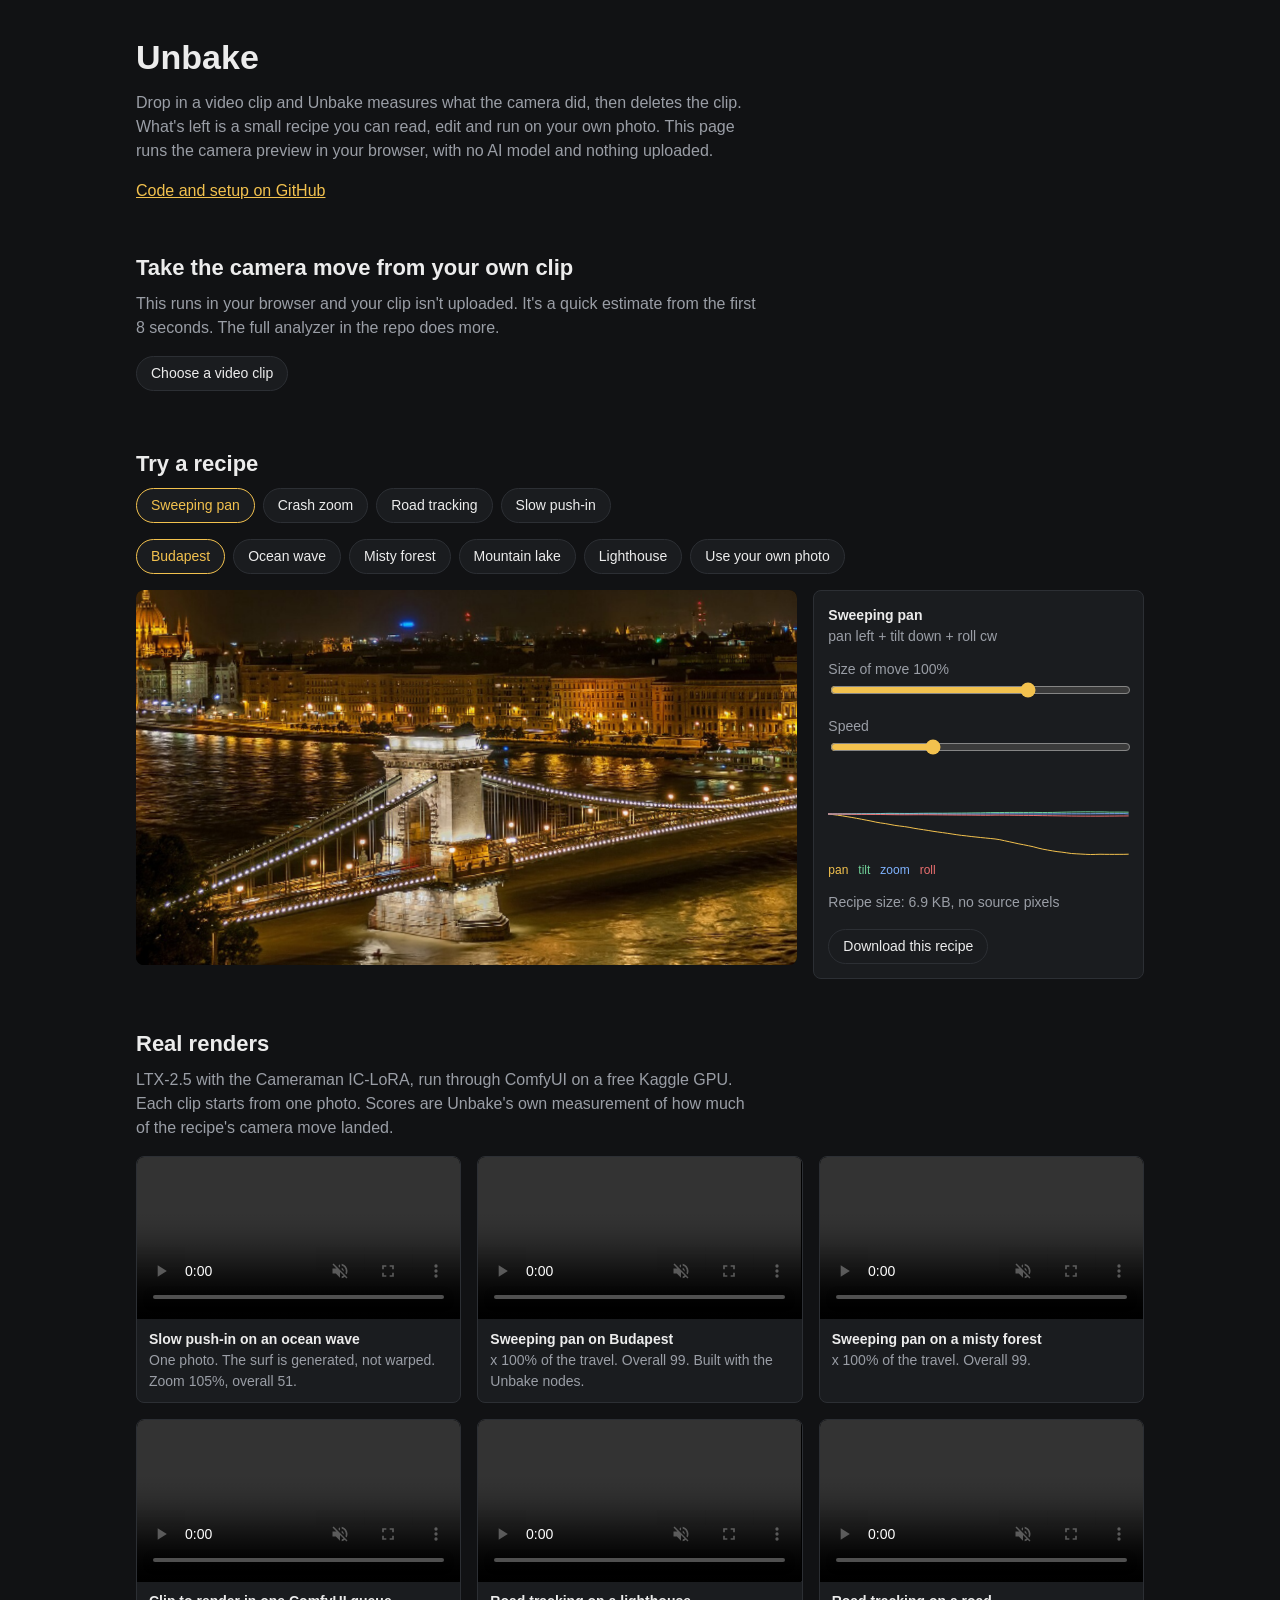
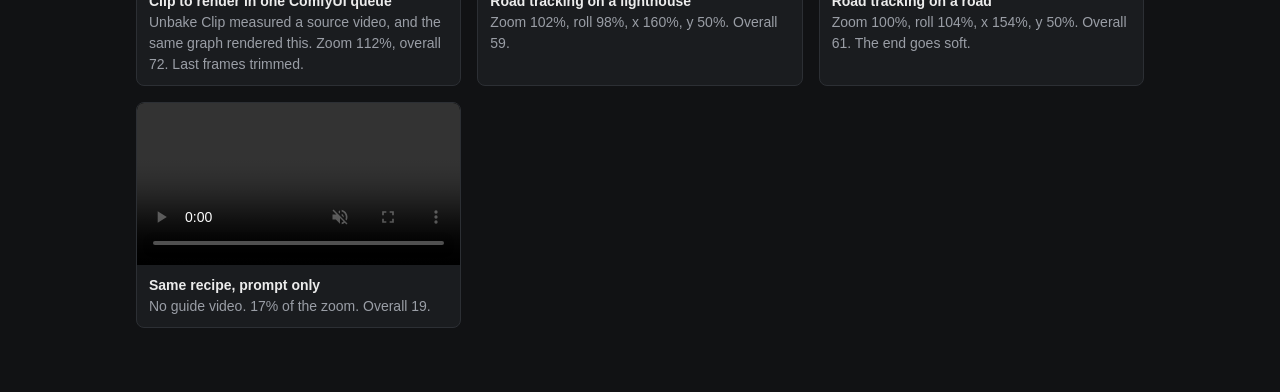
==== docs/index.html @ 7ee09bdf "Unbake: turn a camera move into a recipe you can run on your own photo Measure a clip's camera, look" ====
<!doctype html>
<html lang="en">
<head>
  <meta charset="utf-8">
  <meta name="viewport" content="width=device-width, initial-scale=1">
  <title>Unbake</title>
  <style>
    :root { color-scheme: dark; --bg: #111214; --panel: #1a1c1f; --line: #2c2f34; --text: #ececec; --muted: #9a9ea6; --accent: #f2c14e; }
    * { box-sizing: border-box; }
    body { margin: 0; background: var(--bg); color: var(--text); font: 16px/1.5 -apple-system, BlinkMacSystemFont, "Segoe UI", sans-serif; }
    main { max-width: 1040px; margin: 0 auto; padding: 32px 16px 64px; }
    h1 { font-size: 34px; margin: 0 0 8px; }
    h2 { font-size: 22px; margin: 48px 0 8px; }
    p { color: var(--muted); margin: 0 0 16px; max-width: 70ch; }
    a { color: var(--accent); }
    .chips { display: flex; flex-wrap: wrap; gap: 8px; margin: 8px 0 16px; }
    button, .upload { background: var(--panel); border: 1px solid var(--line); color: var(--text); border-radius: 99px; padding: 6px 14px; font: inherit; font-size: 14px; cursor: pointer; }
    button.on { border-color: var(--accent); color: var(--accent); }
    .stage { display: grid; grid-template-columns: minmax(0, 2fr) minmax(220px, 1fr); gap: 16px; }
    canvas { width: 100%; display: block; border-radius: 8px; background: #000; }
    .panel { background: var(--panel); border: 1px solid var(--line); border-radius: 8px; padding: 14px; font-size: 14px; }
    .panel label { display: block; color: var(--muted); margin-top: 12px; }
    input[type=range] { width: 100%; accent-color: var(--accent); }
    svg { width: 100%; height: 90px; display: block; margin-top: 8px; }
    .legend span { margin-right: 10px; font-size: 12px; }
    .gallery { display: grid; grid-template-columns: repeat(auto-fill, minmax(300px, 1fr)); gap: 16px; }
    figure { margin: 0; background: var(--panel); border: 1px solid var(--line); border-radius: 8px; overflow: hidden; }
    video { width: 100%; display: block; background: #000; }
    figcaption { padding: 10px 12px; font-size: 14px; color: var(--muted); }
    figcaption strong { color: var(--text); font-weight: 600; display: block; }
    @media (max-width: 720px) { .stage { grid-template-columns: minmax(0, 1fr); } }
  </style>
</head>
<body>
<main>
  <h1>Unbake</h1>
  <p>Drop in a video clip and Unbake measures what the camera did, then deletes the clip. What's left is a small recipe you can read, edit and run on your own photo. This page runs the camera preview in your browser, with no AI model and nothing uploaded.</p>
  <p><a href="https://github.com/YASASWIP012/unbake">Code and setup on GitHub</a></p>

  <h2>Take the camera move from your own clip</h2>
  <p>This runs in your browser and your clip isn't uploaded. It's a quick estimate from the first 8 seconds. The full analyzer in the repo does more.</p>
  <label class="upload" id="clipDrop" style="display:inline-block;margin-bottom:8px">Choose a video clip
    <input id="clipInput" type="file" accept="video/*" hidden>
  </label>
  <span id="clipStatus" style="color:var(--muted);font-size:14px;margin-left:8px"></span>

  <h2>Try a recipe</h2>
  <div class="chips" id="recipes"></div>
  <div class="chips" id="photos"></div>
  <div class="stage">
    <canvas id="view" width="960" height="544"></canvas>
    <div class="panel">
      <strong id="name"></strong>
      <div id="move" style="color: var(--muted)"></div>
      <label>Size of move <span id="gainText"></span>
        <input id="gain" type="range" min="0" max="1.5" step="0.05" value="1">
      </label>
      <label>Speed
        <input id="speed" type="range" min="2" max="8" step="0.5" value="4">
      </label>
      <svg id="curves" viewBox="0 0 100 40" preserveAspectRatio="none"></svg>
      <div class="legend">
        <span style="color:#f2c14e">pan</span><span style="color:#6fcf97">tilt</span><span style="color:#7fb3ff">zoom</span><span style="color:#eb6f6f">roll</span>
      </div>
      <p style="margin-top:12px">Recipe size: <span id="size"></span></p>
      <button id="save" type="button">Download this recipe</button>
    </div>
  </div>

  <h2>Real renders</h2>
  <p>LTX-2.5 with the Cameraman IC-LoRA, run through ComfyUI on a free Kaggle GPU. Each clip starts from one photo. Scores are Unbake's own measurement of how much of the recipe's camera move landed.</p>
  <div class="gallery" id="gallery"></div>
</main>
<script>
const RECIPES = [["sweeppan", "Sweeping pan"], ["crashzoom", "Crash zoom"], ["roadtrack", "Road tracking"], ["slowpush", "Slow push-in"]];
const PHOTOS = [["chainbridge.jpg", "Budapest"], ["wave.jpg", "Ocean wave"], ["forest.jpg", "Misty forest"], ["lake.jpg", "Mountain lake"], ["lighthouse.jpg", "Lighthouse"]];
const GALLERY = [
  ["wave_slowpush.mp4", "Slow push-in on an ocean wave", "One photo. The surf is generated, not warped. Zoom 105%, overall 51."],
  ["bridge_sweeppan.mp4", "Sweeping pan on Budapest", "x 100% of the travel. Overall 99. Built with the Unbake nodes."],
  ["forest_sweeppan.mp4", "Sweeping pan on a misty forest", "x 100% of the travel. Overall 99."],
  ["lake_clip_to_render.mp4", "Clip to render in one ComfyUI queue", "Unbake Clip measured a source video, and the same graph rendered this. Zoom 112%, overall 72. Last frames trimmed."],
  ["lighthouse_roadtrack.mp4", "Road tracking on a lighthouse", "Zoom 102%, roll 98%, x 160%, y 50%. Overall 59."],
  ["road_roadtrack.mp4", "Road tracking on a road", "Zoom 100%, roll 104%, x 154%, y 50%. Overall 61. The end goes soft."],
  ["road_ltx25.mp4", "Same recipe, prompt only", "No guide video. 17% of the zoom. Overall 19."],
];

const canvas = document.getElementById("view");
const ctx = canvas.getContext("2d");
const W = canvas.width, H = canvas.height;
const gainInput = document.getElementById("gain");
const speedInput = document.getElementById("speed");
const page = document.createElement("canvas");
page.width = W; page.height = H;
let recipe = null;
let recipeText = "";

function chips(id, items, pick) {
  const box = document.getElementById(id);
  items.forEach(([value, label], i) => {
    const button = document.createElement("button");
    button.type = "button";
    button.textContent = label;
    button.onclick = () => {
      box.querySelectorAll("button").forEach((b) => b.classList.remove("on"));
      button.classList.add("on");
      pick(value);
    };
    box.append(button);
    if (i === 0) button.click();
  });
  return box;
}

function coverPhoto(image) {
  const scale = Math.max(W / image.width, H / image.height);
  const w = image.width * scale, h = image.height * scale;
  page.getContext("2d").drawImage(image, (W - w) / 2, (H - h) / 2, w, h);
}

function loadPhoto(url) {
  const image = new Image();
  image.onload = () => coverPhoto(image);
  image.src = url;
}

async function loadRecipe(name) {
  recipeText = await (await fetch(`recipes/${name}.json`)).text();
  recipe = JSON.parse(recipeText);
  document.getElementById("name").textContent = recipe.name;
  document.getElementById("move").textContent = recipe.camera.move.replaceAll("_", " ").replaceAll("+", " + ");
  document.getElementById("size").textContent = `${(recipeText.length / 1024).toFixed(1)} KB, no source pixels`;
  drawCurves();
}

function overscan(gain) {
  const c = recipe.camera;
  const aspect = W / H;
  let base = 1;
  c.x.forEach((_, i) => {
    const tilt = Math.abs(Math.sin(c.roll[i] * gain)) * Math.max(aspect, 1 / aspect);
    const needed = 1 + 2 * Math.max(Math.abs(c.x[i] * gain), Math.abs(c.y[i] * gain) * aspect) + tilt;
    base = Math.max(base, needed / Math.exp(c.zoom[i] * gain));
  });
  return base;
}

function sample(curve, t) {
  const at = t * (curve.length - 1);
  const low = Math.floor(at), high = Math.min(low + 1, curve.length - 1);
  return curve[low] + (curve[high] - curve[low]) * (at - low);
}

function drawCurves() {
  const c = recipe.camera;
  const lines = [[c.x, "#f2c14e"], [c.y, "#6fcf97"], [c.zoom, "#7fb3ff"], [c.roll, "#eb6f6f"]];
  const peak = Math.max(0.01, ...lines.flatMap(([curve]) => curve.map(Math.abs)));
  document.getElementById("curves").innerHTML = lines.map(([curve, color]) => {
    const points = curve.map((v, i) => `${(i / (curve.length - 1)) * 100},${20 - (v / peak) * 18}`).join(" ");
    return `<polyline fill="none" stroke="${color}" stroke-width="1" vector-effect="non-scaling-stroke" points="${points}"/>`;
  }).join("");
}

function frame(now) {
  requestAnimationFrame(frame);
  if (!recipe) return;
  const gain = Number(gainInput.value);
  const seconds = Number(speedInput.value);
  const t = ((now / 1000) % (seconds + 1)) / seconds;
  const at = Math.min(t, 1);
  const c = recipe.camera;
  const scale = overscan(gain) * Math.exp(sample(c.zoom, at) * gain);
  const roll = sample(c.roll, at) * gain;
  const a = scale * Math.cos(roll), b = scale * Math.sin(roll);
  const cx = W / 2, cy = H / 2;
  const ox = cx - (a * cx - b * cy) - sample(c.x, at) * gain * W;
  const oy = cy - (b * cx + a * cy) - sample(c.y, at) * gain * W;
  ctx.setTransform(1, 0, 0, 1, 0, 0);
  ctx.fillStyle = "#000";
  ctx.fillRect(0, 0, W, H);
  ctx.setTransform(a, b, -b, a, ox, oy);
  ctx.drawImage(page, 0, 0);
}

gainInput.oninput = () => { document.getElementById("gainText").textContent = `${Math.round(gainInput.value * 100)}%`; };
gainInput.oninput();
document.getElementById("save").onclick = () => {
  const copy = JSON.parse(recipeText);
  copy.camera.gain = Number(gainInput.value);
  const link = document.createElement("a");
  link.href = URL.createObjectURL(new Blob([JSON.stringify(copy, null, 2)], { type: "application/json" }));
  link.download = `${copy.name.toLowerCase().replaceAll(" ", "-")}.json`;
  link.click();
};

const MEASURE_SAMPLES = 97;
const MEASURE_SECONDS = 8;
const CURVE_POINTS = 64;
const SMALL = [160, 90];
const BLOCK = 16;
const REACH = 10;

function gray(data) {
  const out = new Float32Array(data.length / 4);
  for (let i = 0; i < out.length; i++) out[i] = 0.3 * data[i * 4] + 0.59 * data[i * 4 + 1] + 0.11 * data[i * 4 + 2];
  return out;
}

// Match a grid of blocks between two small frames, then fit one shift, scale and rotation.
function stepBetween(a, b) {
  const [w, h] = SMALL;
  const pairs = [];
  for (let by = REACH; by + BLOCK + REACH <= h; by += 12) {
    for (let bx = REACH; bx + BLOCK + REACH <= w; bx += 12) {
      let mean = 0, spread = 0;
      for (let y = 0; y < BLOCK; y++) for (let x = 0; x < BLOCK; x++) mean += a[(by + y) * w + bx + x];
      mean /= BLOCK * BLOCK;
      for (let y = 0; y < BLOCK; y++) for (let x = 0; x < BLOCK; x++) spread += Math.abs(a[(by + y) * w + bx + x] - mean);
      if (spread / (BLOCK * BLOCK) < 4) continue;
      let best = Infinity, dx = 0, dy = 0;
      for (let sy = -REACH; sy <= REACH; sy++) {
        for (let sx = -REACH; sx <= REACH; sx++) {
          let cost = 0;
          for (let y = 0; y < BLOCK && cost < best; y += 2) {
            for (let x = 0; x < BLOCK; x += 2) cost += Math.abs(a[(by + y) * w + bx + x] - b[(by + y + sy) * w + bx + x + sx]);
          }
          if (cost < best) { best = cost; dx = sx; dy = sy; }
        }
      }
      pairs.push({ x: bx + BLOCK / 2 - w / 2, y: by + BLOCK / 2 - h / 2, dx, dy });
    }
  }
  return fitMove(pairs);
}

function fitMove(pairs) {
  if (pairs.length < 4) return { x: 0, y: 0, zoom: 0, roll: 0 };
  let fit = solve(pairs);
  const errors = pairs.map((p) => Math.hypot(fit.a * p.x - fit.b * p.y + fit.tx - p.x - p.dx, fit.b * p.x + fit.a * p.y + fit.ty - p.y - p.dy));
  const limit = Math.max(1, 2 * [...errors].sort((m, n) => m - n)[errors.length >> 1]);
  const kept = pairs.filter((_, i) => errors[i] <= limit);
  if (kept.length >= 4) fit = solve(kept);
  return { x: -fit.tx / SMALL[0], y: -fit.ty / SMALL[0], zoom: Math.log(Math.hypot(fit.a, fit.b)), roll: Math.atan2(fit.b, fit.a) };
}

function solve(pairs) {
  const n = pairs.length;
  const mx = pairs.reduce((v, p) => v + p.x, 0) / n, my = pairs.reduce((v, p) => v + p.y, 0) / n;
  const nx = pairs.reduce((v, p) => v + p.x + p.dx, 0) / n, ny = pairs.reduce((v, p) => v + p.y + p.dy, 0) / n;
  let top = 0, side = 0, bottom = 1e-6;
  for (const p of pairs) {
    const x = p.x - mx, y = p.y - my, u = p.x + p.dx - nx, v = p.y + p.dy - ny;
    top += x * u + y * v; side += x * v - y * u; bottom += x * x + y * y;
  }
  const a = top / bottom, b = side / bottom;
  return { a, b, tx: nx - a * mx + b * my, ty: ny - b * mx - a * my };
}

function resample(curve) {
  return Array.from({ length: CURVE_POINTS }, (_, i) => {
    const at = (i / (CURVE_POINTS - 1)) * (curve.length - 1);
    const low = Math.floor(at), high = Math.min(low + 1, curve.length - 1);
    return curve[low] + (curve[high] - curve[low]) * (at - low);
  });
}

function moveWords(c) {
  const words = [];
  const x = c.x.at(-1), y = c.y.at(-1), zoom = c.zoom.at(-1), roll = c.roll.at(-1);
  if (Math.abs(zoom) > 0.05) words.push(zoom > 0 ? "push_in" : "pull_out");
  if (Math.abs(x) > 0.03) words.push(x > 0 ? "pan_right" : "pan_left");
  if (Math.abs(y) > 0.03) words.push(y > 0 ? "tilt_down" : "tilt_up");
  if (Math.abs(roll) > 0.03) words.push(roll > 0 ? "roll_cw" : "roll_ccw");
  return words.join("+") || "static";
}

async function measureClip(file) {
  const status = document.getElementById("clipStatus");
  status.textContent = "Measuring...";
  const video = document.createElement("video");
  video.muted = true; video.playsInline = true; video.src = URL.createObjectURL(file);
  await new Promise((done, fail) => { video.onloadedmetadata = done; video.onerror = fail; });
  const span = Math.min(video.duration, MEASURE_SECONDS);
  const small = document.createElement("canvas");
  [small.width, small.height] = SMALL;
  const draw = small.getContext("2d", { willReadFrequently: true });
  const curves = { x: [0], y: [0], zoom: [0], roll: [0] };
  let last = null;
  for (let i = 0; i < MEASURE_SAMPLES; i++) {
    video.currentTime = (i / (MEASURE_SAMPLES - 1)) * span * 0.999;
    await new Promise((done) => { video.onseeked = done; });
    draw.drawImage(video, 0, 0, SMALL[0], SMALL[1]);
    const now = gray(draw.getImageData(0, 0, SMALL[0], SMALL[1]).data);
    if (last) {
      const step = stepBetween(last, now);
      for (const key of Object.keys(curves)) curves[key].push(curves[key].at(-1) + step[key]);
    }
    last = now;
    if (i % 10 === 0) { status.textContent = `Measuring ${Math.round((i / MEASURE_SAMPLES) * 100)}%`; await new Promise((done) => setTimeout(done)); }
  }
  URL.revokeObjectURL(video.src);
  const camera = { enabled: true, easing: "linear", jitter: 0, confidence: 1, gain: 1 };
  for (const key of Object.keys(curves)) camera[key] = resample(curves[key]).map((v) => Number(v.toFixed(5)));
  camera.move = moveWords(camera);
  const made = {
    name: file.name.replace(/\.[^.]+$/, "").slice(0, 40), camera,
    source: { duration: span, fps: MEASURE_SAMPLES / span, width: video.videoWidth, height: video.videoHeight, shots: [[0, span]] },
    transform: { enabled: false },
    look: { enabled: false, lab_mean: [50, 0, 0], lab_std: [20, 5, 5], contrast: 20 },
    pacing: { enabled: false, energy: [] },
    sound: { enabled: false },
  };
  recipeText = JSON.stringify(made, null, 2);
  recipe = made;
  document.getElementById("recipes").querySelectorAll("button").forEach((b) => b.classList.remove("on"));
  document.getElementById("name").textContent = made.name;
  document.getElementById("move").textContent = camera.move.replaceAll("_", " ").replaceAll("+", " + ");
  document.getElementById("size").textContent = `${(recipeText.length / 1024).toFixed(1)} KB, no source pixels`;
  drawCurves();
  status.textContent = "Done. The recipe is running below, and your clip stayed on this device.";
  window.measuredCamera = camera;
}

document.getElementById("clipInput").onchange = (event) => { if (event.target.files[0]) measureClip(event.target.files[0]); };
chips("recipes", RECIPES, loadRecipe);
const photoBox = chips("photos", PHOTOS, (file) => loadPhoto(`photos/${file}`));
const upload = document.createElement("label");
upload.className = "upload";
upload.textContent = "Use your own photo";
const input = document.createElement("input");
input.type = "file"; input.accept = "image/*"; input.hidden = true;
input.onchange = () => { if (input.files[0]) loadPhoto(URL.createObjectURL(input.files[0])); };
upload.append(input);
photoBox.append(upload);

document.getElementById("gallery").innerHTML = GALLERY.map(([file, title, note]) => `
  <figure><video src="clips/${file}" controls loop muted playsinline preload="metadata"></video>
  <figcaption><strong>${title}</strong>${note}</figcaption></figure>`).join("");
requestAnimationFrame(frame);
</script>
</body>
</html>
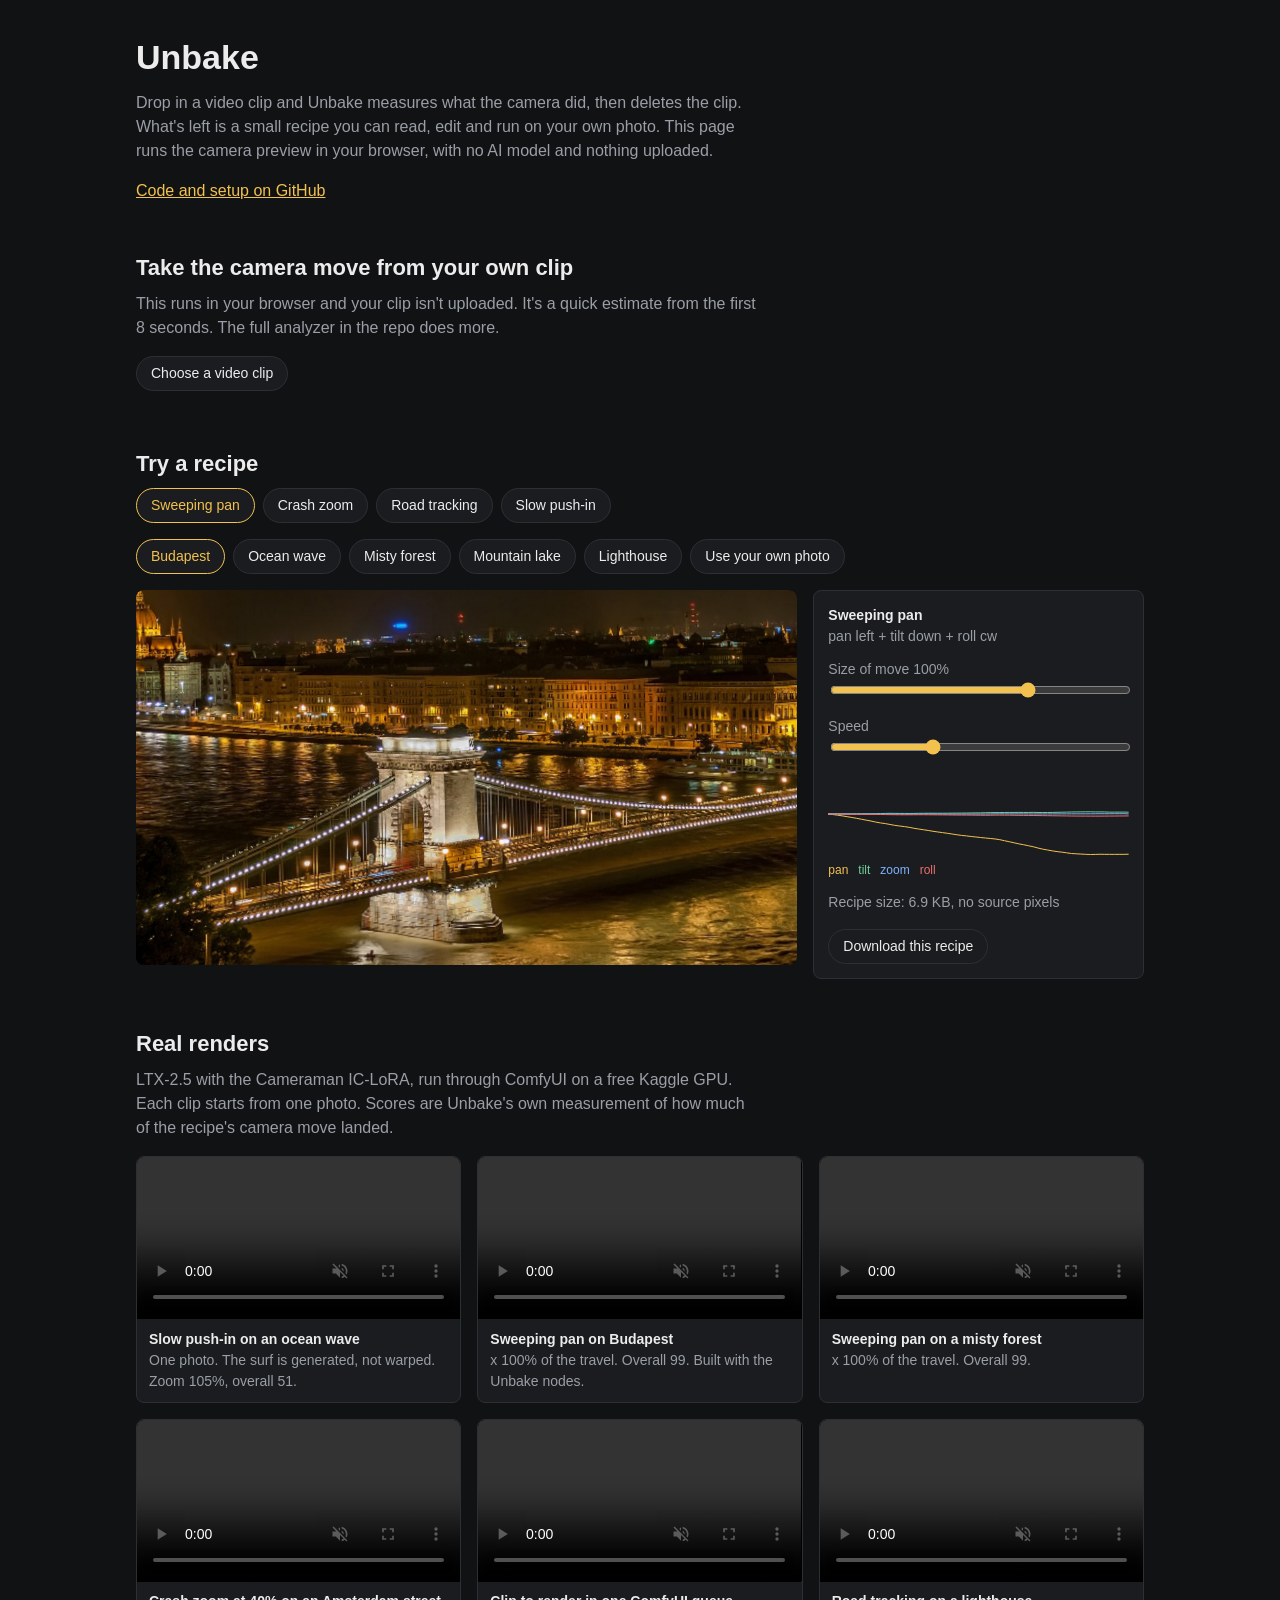
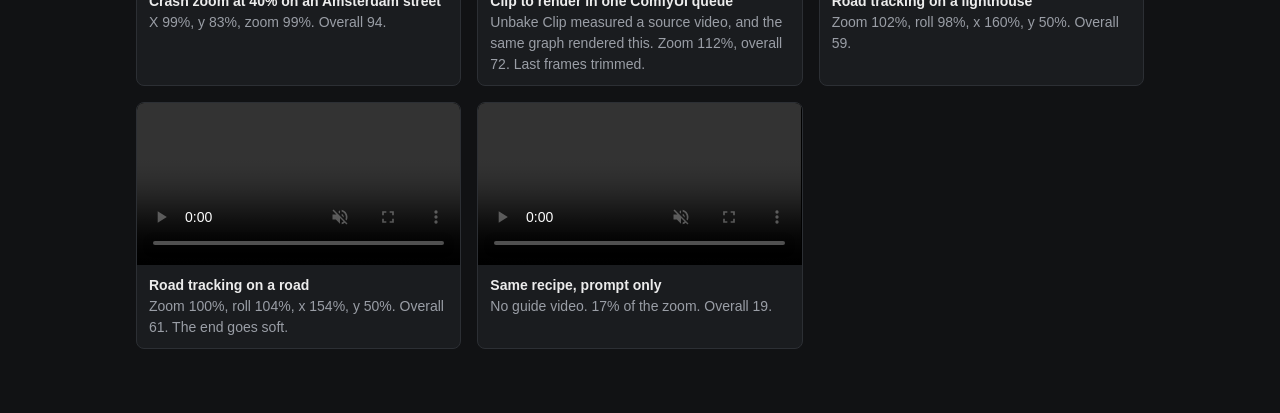
==== commit 97757b0a: "List the street render on the page and in the README" ====
--- a/docs/index.html
+++ b/docs/index.html
@@ -78,6 +78,7 @@
   ["wave_slowpush.mp4", "Slow push-in on an ocean wave", "One photo. The surf is generated, not warped. Zoom 105%, overall 51."],
   ["bridge_sweeppan.mp4", "Sweeping pan on Budapest", "x 100% of the travel. Overall 99. Built with the Unbake nodes."],
   ["forest_sweeppan.mp4", "Sweeping pan on a misty forest", "x 100% of the travel. Overall 99."],
+  ["street_crashzoom.mp4", "Crash zoom at 40% on an Amsterdam street", "X 99%, y 83%, zoom 99%. Overall 94."],
   ["lake_clip_to_render.mp4", "Clip to render in one ComfyUI queue", "Unbake Clip measured a source video, and the same graph rendered this. Zoom 112%, overall 72. Last frames trimmed."],
   ["lighthouse_roadtrack.mp4", "Road tracking on a lighthouse", "Zoom 102%, roll 98%, x 160%, y 50%. Overall 59."],
   ["road_roadtrack.mp4", "Road tracking on a road", "Zoom 100%, roll 104%, x 154%, y 50%. Overall 61. The end goes soft."],
